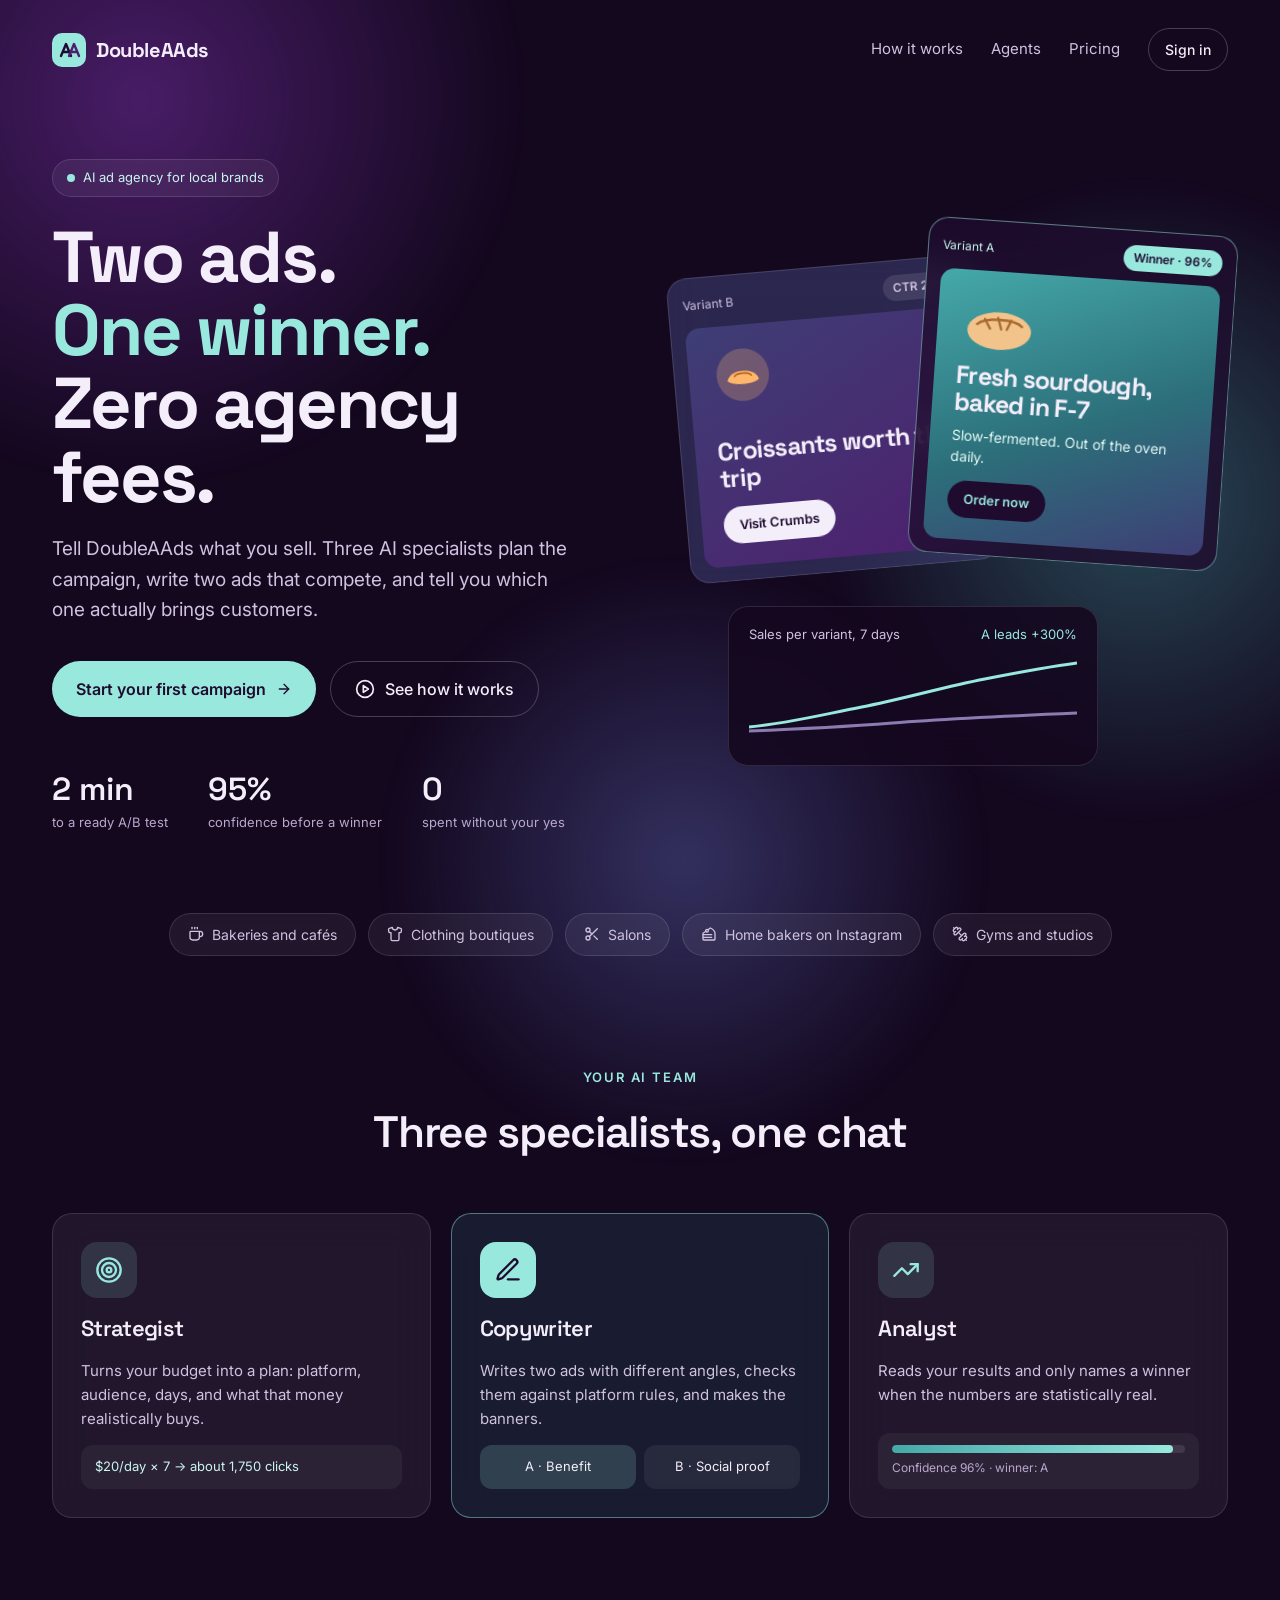
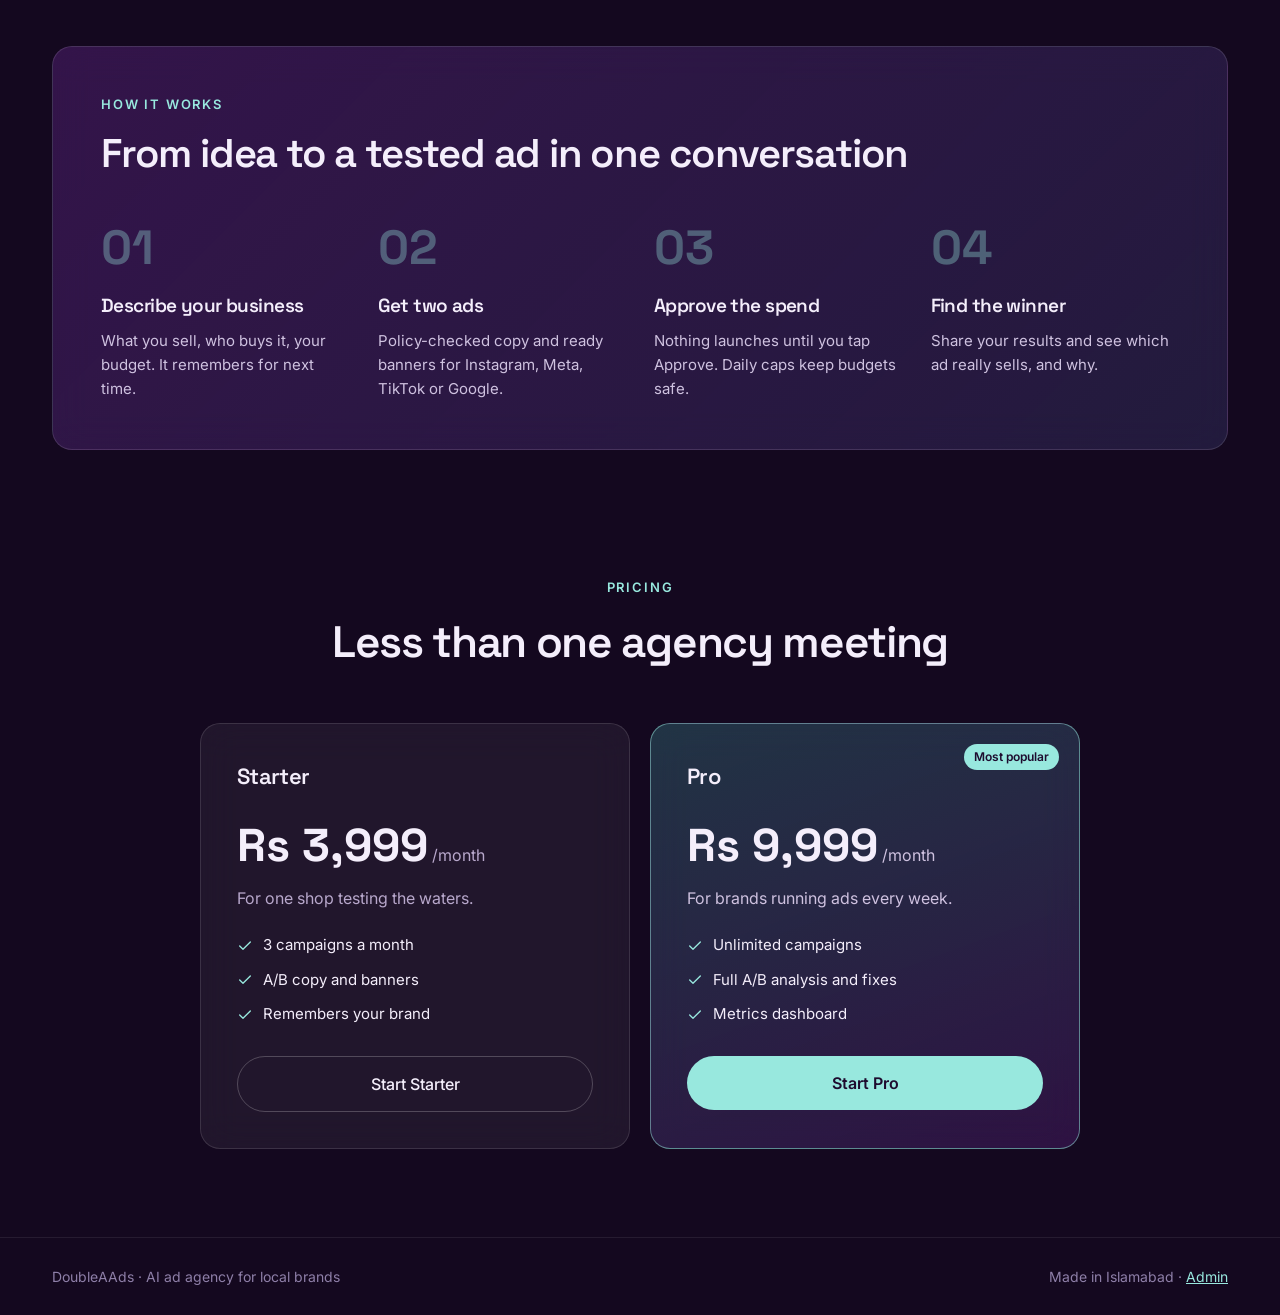
==== web/index.html @ f4ccdbb5 "Add DoubleAAds website: landing, agent workspace, metrics dashboard Static HTML/CSS/JS in web/ (no b" ====
<!doctype html>
<html lang="en">
<head>
<meta charset="utf-8">
<meta name="viewport" content="width=device-width, initial-scale=1">
<title>DoubleAAds · AI ad agency for local brands</title>
<meta name="description" content="Tell DoubleAAds what you sell. Three AI specialists plan the campaign, write two competing ads, and tell you which one actually brings customers.">
<link rel="icon" href="assets/logo.svg" type="image/svg+xml">
<link rel="preconnect" href="https://fonts.googleapis.com">
<link rel="preconnect" href="https://fonts.gstatic.com" crossorigin>
<link href="https://fonts.googleapis.com/css2?family=Inter:wght@400;500;600&family=Space+Grotesk:wght@500;600;700&display=swap" rel="stylesheet">
<link rel="stylesheet" href="assets/css/style.css">
<link rel="stylesheet" href="assets/css/landing.css">
</head>
<body>
<div class="glow glow-plum" aria-hidden="true"></div>
<div class="glow glow-teal" aria-hidden="true"></div>
<div class="glow glow-indigo" aria-hidden="true"></div>

<div class="wrap">
  <nav class="nav" aria-label="Main">
    <a href="./" class="logo"><img src="assets/logo.svg" class="logo-mark" alt=""><span class="logo-text">DoubleAAds</span></a>
    <div class="nav-links">
      <a href="#how">How it works</a>
      <a href="#agents">Agents</a>
      <a href="#pricing">Pricing</a>
      <a href="app.html" class="btn btn-ghost btn-sm">Sign in</a>
    </div>
  </nav>

  <main>
    <section class="hero">
      <div class="hero-copy">
        <span class="glass pill reveal" style="color: var(--mint-soft)"><span class="dot dot-live"></span>AI ad agency for local brands</span>
        <h1 class="reveal reveal-d1">Two ads.<br><em>One winner.</em><br>Zero agency fees.</h1>
        <p class="lead reveal reveal-d2">Tell DoubleAAds what you sell. Three AI specialists plan the campaign, write two ads that compete, and tell you which one actually brings customers.</p>
        <div class="cta-row reveal reveal-d3">
          <a href="app.html" class="btn btn-main">Start your first campaign <svg class="icon icon-sm" aria-hidden="true"><use href="assets/icons.svg#i-arrow-right"></use></svg></a>
          <a href="#how" class="btn btn-ghost"><svg class="icon" aria-hidden="true"><use href="assets/icons.svg#i-circle-play"></use></svg>See how it works</a>
        </div>
        <div class="stats reveal reveal-d3">
          <div><div class="stat-n"><span data-count="2">2</span> min</div><div class="stat-l">to a ready A/B test</div></div>
          <div><div class="stat-n"><span data-count="95">95</span>%</div><div class="stat-l">confidence before a winner</div></div>
          <div><div class="stat-n"><span data-count="0">0</span></div><div class="stat-l">spent without your yes</div></div>
        </div>
      </div>

      <div class="hero-art reveal" id="heroArt" aria-label="Example: two ad variants competing, variant A winning">
        <div class="ad ad-b glass float-slow">
          <div class="ad-top"><span>Variant B</span><span class="badge badge-soft">CTR 2.3%</span></div>
          <div class="ad-art">
            <svg width="64" height="56" viewBox="0 0 64 64" aria-hidden="true"><circle cx="32" cy="32" r="30" fill="rgba(255,184,107,0.25)"/><path d="M14 38c4-14 32-14 36 0-6 6-30 6-36 0z" fill="#FFB86B"/><path d="M22 34c2-5 18-5 20 0" stroke="#B5651D" stroke-width="2" fill="none"/></svg>
            <div><h3>Croissants worth the trip</h3><span class="ad-cta" style="background: var(--text); color: var(--bg-2)">Visit Crumbs</span></div>
          </div>
        </div>
        <div class="ad ad-a glass float">
          <div class="ad-top" style="color: var(--mint-soft)"><span>Variant A</span><span class="badge badge-mint">Winner · 96%</span></div>
          <div class="ad-art">
            <svg width="80" height="60" viewBox="0 0 80 64" aria-hidden="true"><ellipse cx="40" cy="40" rx="34" ry="20" fill="#F2C38B"/><path d="M16 34c8-8 40-8 48 0" stroke="#A86B2D" stroke-width="2.5" fill="none" stroke-linecap="round"/><path d="M24 28l6 10M38 26l4 12M52 28l-4 10" stroke="#A86B2D" stroke-width="2.5" stroke-linecap="round"/></svg>
            <div><h3>Fresh sourdough, baked in F-7</h3><p>Slow-fermented. Out of the oven daily.</p><span class="ad-cta" style="background: var(--bg-2); color: var(--mint)">Order now</span></div>
          </div>
        </div>
        <div class="chart-card glass">
          <div style="display: flex; justify-content: space-between; font-size: 13px; color: var(--text-2); margin-bottom: 12px"><span>Sales per variant, 7 days</span><span style="color: var(--mint)">A leads +300%</span></div>
          <svg width="100%" height="84" viewBox="0 0 320 84" preserveAspectRatio="none" role="img" aria-label="Variant A sales rising above variant B">
            <path class="chart-line" d="M0 74 C50 72 90 70 140 66 S230 60 320 56" stroke="#8A7BB0" stroke-width="3" fill="none" stroke-dasharray="6 6"/>
            <path class="chart-line" d="M0 70 C40 66 70 58 110 50 S190 30 230 22 S290 10 320 6" stroke="#98E8DE" stroke-width="3" fill="none"/>
          </svg>
        </div>
      </div>
    </section>

    <section class="chips reveal" aria-label="Who it's for">
      <span class="glass pill"><svg class="icon icon-sm" aria-hidden="true"><use href="assets/icons.svg#i-coffee"></use></svg>Bakeries and cafés</span>
      <span class="glass pill"><svg class="icon icon-sm" aria-hidden="true"><use href="assets/icons.svg#i-shirt"></use></svg>Clothing boutiques</span>
      <span class="glass pill"><svg class="icon icon-sm" aria-hidden="true"><use href="assets/icons.svg#i-scissors"></use></svg>Salons</span>
      <span class="glass pill"><svg class="icon icon-sm" aria-hidden="true"><use href="assets/icons.svg#i-cake-slice"></use></svg>Home bakers on Instagram</span>
      <span class="glass pill"><svg class="icon icon-sm" aria-hidden="true"><use href="assets/icons.svg#i-dumbbell"></use></svg>Gyms and studios</span>
    </section>

    <section class="block" id="agents">
      <div class="center reveal"><div class="eyebrow">Your AI team</div><h2>Three specialists, one chat</h2></div>
      <div class="agents">
        <article class="agent glass lift reveal">
          <div class="agent-ic"><svg class="icon icon-lg" aria-hidden="true"><use href="assets/icons.svg#i-target"></use></svg></div>
          <h3>Strategist</h3>
          <p>Turns your budget into a plan: platform, audience, days, and what that money realistically buys.</p>
          <div class="agent-foot">$20/day × 7 → about 1,750 clicks</div>
        </article>
        <article class="agent glass glass-hi lift reveal reveal-d1">
          <div class="agent-ic solid"><svg class="icon icon-lg" aria-hidden="true"><use href="assets/icons.svg#i-pen-line"></use></svg></div>
          <h3>Copywriter</h3>
          <p>Writes two ads with different angles, checks them against platform rules, and makes the banners.</p>
          <div style="margin-top: auto; display: flex; gap: 8px; font-size: 13px">
            <span style="flex: 1; padding: 12px; border-radius: 12px; background: rgba(152,232,222,0.18); text-align: center">A · Benefit</span>
            <span style="flex: 1; padding: 12px; border-radius: 12px; background: rgba(255,255,255,0.06); text-align: center">B · Social proof</span>
          </div>
        </article>
        <article class="agent glass lift reveal reveal-d2">
          <div class="agent-ic"><svg class="icon icon-lg" aria-hidden="true"><use href="assets/icons.svg#i-trending-up"></use></svg></div>
          <h3>Analyst</h3>
          <p>Reads your results and only names a winner when the numbers are statistically real.</p>
          <div class="agent-foot"><div class="meter"><div class="grow-x" style="width: 96%"></div></div><div style="font-size: 12px; color: var(--text-3); margin-top: 6px">Confidence 96% · winner: A</div></div>
        </article>
      </div>
    </section>

    <section class="block" id="how">
      <div class="steps glass reveal">
        <div class="steps-head"><div class="eyebrow">How it works</div><h2>From idea to a tested ad in one conversation</h2></div>
        <div class="step"><div class="step-n">01</div><h3>Describe your business</h3><p>What you sell, who buys it, your budget. It remembers for next time.</p></div>
        <div class="step"><div class="step-n">02</div><h3>Get two ads</h3><p>Policy-checked copy and ready banners for Instagram, Meta, TikTok or Google.</p></div>
        <div class="step"><div class="step-n">03</div><h3>Approve the spend</h3><p>Nothing launches until you tap Approve. Daily caps keep budgets safe.</p></div>
        <div class="step"><div class="step-n">04</div><h3>Find the winner</h3><p>Share your results and see which ad really sells, and why.</p></div>
      </div>
    </section>

    <section class="block" id="pricing">
      <div class="center reveal"><div class="eyebrow">Pricing</div><h2>Less than one agency meeting</h2></div>
      <div class="plans">
        <div class="plan glass lift reveal">
          <h3>Starter</h3>
          <div class="price"><b>Rs 3,999</b><span class="muted"> /month</span></div>
          <p class="muted" style="margin: 0 0 24px">For one shop testing the waters.</p>
          <ul>
            <li><svg class="icon icon-sm" aria-hidden="true"><use href="assets/icons.svg#i-check"></use></svg>3 campaigns a month</li>
            <li><svg class="icon icon-sm" aria-hidden="true"><use href="assets/icons.svg#i-check"></use></svg>A/B copy and banners</li>
            <li><svg class="icon icon-sm" aria-hidden="true"><use href="assets/icons.svg#i-check"></use></svg>Remembers your brand</li>
          </ul>
          <a href="app.html" class="btn btn-ghost">Start Starter</a>
        </div>
        <div class="plan plan-pro glass lift reveal reveal-d1">
          <span class="badge badge-mint">Most popular</span>
          <h3>Pro</h3>
          <div class="price"><b>Rs 9,999</b><span style="color: var(--text-2)"> /month</span></div>
          <p style="margin: 0 0 24px; color: var(--text-2)">For brands running ads every week.</p>
          <ul>
            <li><svg class="icon icon-sm" aria-hidden="true"><use href="assets/icons.svg#i-check"></use></svg>Unlimited campaigns</li>
            <li><svg class="icon icon-sm" aria-hidden="true"><use href="assets/icons.svg#i-check"></use></svg>Full A/B analysis and fixes</li>
            <li><svg class="icon icon-sm" aria-hidden="true"><use href="assets/icons.svg#i-check"></use></svg>Metrics dashboard</li>
          </ul>
          <a href="app.html" class="btn btn-main">Start Pro</a>
        </div>
      </div>
    </section>
  </main>
</div>

<footer><div class="wrap"><span>DoubleAAds · AI ad agency for local brands</span><span>Made in Islamabad · <a href="dashboard.html">Admin</a></span></div></footer>

<script src="assets/js/common.js"></script>
<script>
  // Hero: the two ad cards trade places every few seconds, like a live A/B test
  (() => {
    const art = document.getElementById("heroArt");
    if (!matchMedia("(prefers-reduced-motion: reduce)").matches) setInterval(() => art.classList.toggle("swap"), 4200);
    document.querySelectorAll("[data-count]").forEach((el) => DAA.countUp(el, Number(el.dataset.count), { ms: 1400 }));
  })();
</script>
</body>
</html>
---- web/assets/css/style.css ----
/* DoubleAAds design system: deep purple ground, teal/mint accents, warm amber for "needs attention". */
:root {
  --bg: #14081f;
  --bg-2: #1e0b2e;
  --plum: #4e1f6e;
  --indigo: #3e3e75;
  --teal: #45a9a9;
  --mint: #98e8de;
  --mint-soft: #c9f5ef;
  --amber: #ffb86b;
  --text: #f4eefb;
  --text-2: #cfc2e0;
  --text-3: #b8a8cc;
  --text-4: #8e7fa8;
  --glass: rgba(255, 255, 255, 0.06);
  --glass-line: rgba(255, 255, 255, 0.12);
  --radius: 20px;
  --font: "Inter", system-ui, -apple-system, "Segoe UI", sans-serif;
  --display: "Space Grotesk", var(--font);
  --ease: cubic-bezier(0.22, 1, 0.36, 1);
}

* { box-sizing: border-box; }
[hidden] { display: none !important; }
html { scroll-behavior: smooth; }
body { margin: 0; background: var(--bg); color: var(--text); font-family: var(--font); line-height: 1.5;
  -webkit-font-smoothing: antialiased; overflow-x: hidden; }
h1, h2, h3, .display { font-family: var(--display); letter-spacing: -0.03em; margin: 0; }
a { color: var(--mint); }
a:hover { color: var(--mint-soft); }
button, input { font: inherit; color: inherit; }
img { max-width: 100%; display: block; }
:focus-visible { outline: 2px solid var(--mint); outline-offset: 3px; border-radius: 8px; }
.sr-only { position: absolute; width: 1px; height: 1px; padding: 0; margin: -1px; overflow: hidden; clip: rect(0, 0, 0, 0); border: 0; }

.icon { width: 20px; height: 20px; flex: none; display: inline-block; vertical-align: middle; }
.icon-sm { width: 16px; height: 16px; }
.icon-lg { width: 28px; height: 28px; }

/* ── background glows (slowly drifting) ── */
.glow { position: fixed; border-radius: 50%; pointer-events: none; z-index: 0; filter: blur(10px);
  animation: drift 22s ease-in-out infinite alternate; }
.glow-plum { width: 760px; height: 760px; left: -240px; top: -280px;
  background: radial-gradient(circle, rgba(78, 31, 110, 0.9), rgba(78, 31, 110, 0) 70%); }
.glow-teal { width: 640px; height: 640px; right: -180px; top: 20vh;
  background: radial-gradient(circle, rgba(69, 169, 169, 0.4), rgba(69, 169, 169, 0) 70%); animation-delay: -8s; }
.glow-indigo { width: 600px; height: 600px; left: 30%; bottom: -260px;
  background: radial-gradient(circle, rgba(62, 62, 117, 0.75), rgba(62, 62, 117, 0) 70%); animation-delay: -14s; }
@keyframes drift { from { transform: translate(0, 0) scale(1); } to { transform: translate(60px, 40px) scale(1.08); } }

/* ── building blocks ── */
.glass { background: var(--glass); border: 1px solid var(--glass-line); border-radius: var(--radius);
  backdrop-filter: blur(18px); -webkit-backdrop-filter: blur(18px); }
.glass-hi { border-color: rgba(152, 232, 222, 0.45); background: rgba(69, 169, 169, 0.12); }
.glass-warn { border-color: rgba(255, 184, 107, 0.5); background: rgba(255, 184, 107, 0.08); }
.wrap { position: relative; z-index: 1; max-width: 1240px; margin: 0 auto; padding: 0 32px; }
.eyebrow { font-size: 13px; letter-spacing: 0.14em; color: var(--mint); font-weight: 600; text-transform: uppercase; }
.muted { color: var(--text-3); }
.pill { display: inline-flex; align-items: center; gap: 8px; padding: 8px 14px; border-radius: 999px; font-size: 13px; }
.dot { width: 8px; height: 8px; border-radius: 50%; background: var(--mint); flex: none; }
.dot-live { animation: pulse 2s ease-in-out infinite; }
@keyframes pulse { 0%, 100% { box-shadow: 0 0 0 0 rgba(152, 232, 222, 0.6); } 50% { box-shadow: 0 0 0 6px rgba(152, 232, 222, 0); } }

.btn { display: inline-flex; align-items: center; justify-content: center; gap: 10px; padding: 15px 24px;
  border-radius: 999px; font-weight: 600; font-size: 16px; text-decoration: none; border: 0; cursor: pointer;
  transition: transform 0.25s var(--ease), box-shadow 0.25s var(--ease), background 0.2s; }
.btn:hover { transform: translateY(-2px); }
.btn-main { background: var(--mint); color: var(--bg-2); }
.btn-main:hover { color: var(--bg-2); box-shadow: 0 10px 30px -8px rgba(152, 232, 222, 0.6); }
.btn-ghost { background: transparent; color: var(--text); border: 1px solid rgba(255, 255, 255, 0.22); font-weight: 500; }
.btn-ghost:hover { color: var(--text); background: rgba(255, 255, 255, 0.06); }
.btn-warn { background: var(--amber); color: #2a1200; }
.btn-warn:hover { color: #2a1200; box-shadow: 0 10px 30px -8px rgba(255, 184, 107, 0.6); }
.btn-sm { padding: 10px 16px; font-size: 14px; }
.btn[disabled] { opacity: 0.55; cursor: wait; transform: none; }

.logo { display: inline-flex; align-items: center; gap: 10px; color: var(--text); text-decoration: none; }
.logo:hover { color: var(--text); }
.logo-mark { width: 34px; height: 34px; flex: none; }
.logo-text { font-family: var(--display); font-size: 20px; font-weight: 700; letter-spacing: -0.02em; }

.badge { display: inline-block; padding: 4px 10px; border-radius: 999px; font-size: 12px; font-weight: 600; }
.badge-mint { background: var(--mint); color: var(--bg-2); }
.badge-amber { background: rgba(255, 184, 107, 0.18); color: var(--amber); }
.badge-soft { background: rgba(255, 255, 255, 0.1); color: var(--text-2); }

.field { width: 100%; padding: 14px 18px; border-radius: 14px; border: 1px solid var(--glass-line);
  background: rgba(255, 255, 255, 0.05); color: var(--text); outline: none; transition: border-color 0.2s; }
.field:focus { border-color: var(--mint); }
.field::placeholder { color: var(--text-4); }
.error { color: #ffb4b4; font-size: 14px; min-height: 20px; }

/* ── motion: reveal on scroll, float, shimmer, count-up ── */
.reveal { opacity: 0; transform: translateY(28px); transition: opacity 0.8s var(--ease), transform 0.8s var(--ease); }
.reveal.in { opacity: 1; transform: none; }
.reveal-d1 { transition-delay: 0.08s; } .reveal-d2 { transition-delay: 0.16s; } .reveal-d3 { transition-delay: 0.24s; }

.float { animation: float 6s ease-in-out infinite; }
.float-slow { animation: float 8s ease-in-out infinite; animation-delay: -3s; }
@keyframes float { 0%, 100% { translate: 0 0; } 50% { translate: 0 -14px; } }

.lift { transition: transform 0.35s var(--ease), border-color 0.35s, background 0.35s; }
.lift:hover { transform: translateY(-6px); border-color: rgba(152, 232, 222, 0.4); }

.shimmer { background: linear-gradient(90deg, var(--text-3) 0%, var(--mint) 50%, var(--text-3) 100%);
  background-size: 200% 100%; -webkit-background-clip: text; background-clip: text; color: transparent;
  animation: shimmer 1.6s linear infinite; }
@keyframes shimmer { from { background-position: 200% 0; } to { background-position: -200% 0; } }

.typing { display: inline-flex; gap: 4px; }
.typing span { width: 7px; height: 7px; border-radius: 50%; background: var(--mint); animation: bounce 1.2s infinite; }
.typing span:nth-child(2) { animation-delay: 0.15s; background: var(--teal); }
.typing span:nth-child(3) { animation-delay: 0.3s; background: var(--indigo); }
@keyframes bounce { 0%, 60%, 100% { transform: translateY(0); } 30% { transform: translateY(-6px); } }

.slide-in { animation: slideIn 0.5s var(--ease) both; }
@keyframes slideIn { from { opacity: 0; transform: translateY(12px); } to { opacity: 1; transform: none; } }

.grow-bar { transform-box: fill-box; transform-origin: bottom; animation: grow 0.9s var(--ease) both; }
@keyframes grow { from { transform: scaleY(0); } to { transform: scaleY(1); } }
.grow-x { transform-origin: left; animation: growX 1s var(--ease) both; }
@keyframes growX { from { transform: scaleX(0); } to { transform: scaleX(1); } }

@media (prefers-reduced-motion: reduce) {
  *, *::before, *::after { animation-duration: 0.01ms !important; animation-iteration-count: 1 !important;
    transition-duration: 0.01ms !important; scroll-behavior: auto !important; }
  .reveal { opacity: 1; transform: none; }
}
---- web/assets/css/landing.css ----
.nav { display: flex; align-items: center; justify-content: space-between; flex-wrap: wrap; gap: 16px; padding: 28px 0 0; }
.nav-links { display: flex; align-items: center; gap: 28px; flex-wrap: wrap; font-size: 15px; }
.nav-links a:not(.btn) { color: var(--text-2); text-decoration: none; transition: color 0.2s; }
.nav-links a:not(.btn):hover { color: var(--mint); }

.hero { display: flex; flex-wrap: wrap; align-items: center; gap: 56px; padding: 88px 0 72px; }
.hero-copy { flex: 1 1 480px; min-width: 0; }
.hero h1 { font-size: clamp(44px, 6vw, 72px); line-height: 1.02; font-weight: 700; margin: 24px 0 20px; }
.hero h1 em { font-style: normal; color: var(--mint); }
.hero p.lead { font-size: 19px; line-height: 1.6; color: var(--text-2); margin: 0 0 36px; max-width: 520px; }
.cta-row { display: flex; gap: 14px; flex-wrap: wrap; }
.stats { display: flex; gap: 40px; margin-top: 48px; flex-wrap: wrap; }
.stat-n { font-family: var(--display); font-size: 32px; font-weight: 600; }
.stat-l { font-size: 13px; color: var(--text-3); }

.hero-art { flex: 1 1 460px; min-width: 0; position: relative; height: 540px; }
.ad { position: absolute; width: 310px; padding: 14px; transition: transform 0.9s var(--ease), z-index 0s 0.45s, opacity 0.9s; }
.ad-top { display: flex; justify-content: space-between; align-items: center; font-size: 12px; margin-bottom: 10px; color: var(--text-2); }
.ad-art { border-radius: 14px; padding: 22px; display: flex; flex-direction: column; justify-content: space-between; height: 270px; }
.ad-art h3 { font-size: 25px; font-weight: 700; line-height: 1.1; }
.ad-art p { font-size: 14px; margin: 8px 0 0; color: #e6fbf8; }
.ad-cta { display: inline-block; margin-top: 14px; padding: 9px 16px; border-radius: 999px; font-size: 13px; font-weight: 600; }
.ad-a { right: 0; top: 0; transform: rotate(4deg); z-index: 2; background: rgba(30, 11, 46, 0.78); border-color: rgba(152, 232, 222, 0.5); }
.ad-a .ad-art { background: linear-gradient(160deg, #45a9a9 0%, #2c6f7a 55%, #3e3e75 100%); }
.ad-b { left: 0; top: 40px; transform: rotate(-5deg); z-index: 1; background: rgba(62, 62, 117, 0.55); }
.ad-b .ad-art { background: linear-gradient(150deg, #3e3e75 0%, #4e1f6e 100%); height: 240px; }
.hero-art.swap .ad-a { transform: rotate(-3deg) translate(-40px, 30px) scale(0.94); z-index: 1; }
.hero-art.swap .ad-b { transform: rotate(5deg) translate(40px, -20px) scale(1.04); z-index: 2; }
.chart-card { position: absolute; left: 50px; bottom: 0; width: 370px; padding: 18px 20px; z-index: 3; background: rgba(20, 8, 31, 0.86); }
.chart-line { stroke-dasharray: 600; stroke-dashoffset: 600; animation: draw 2.2s var(--ease) 0.4s forwards; }
@keyframes draw { to { stroke-dashoffset: 0; } }

.chips { display: flex; flex-wrap: wrap; gap: 12px; justify-content: center; padding: 8px 0 72px; }
.chips .pill { padding: 10px 18px; font-size: 14px; color: var(--text-2); }

section.block { padding: 40px 0 88px; }
.center { text-align: center; margin-bottom: 48px; }
.center h2 { font-size: clamp(32px, 4vw, 44px); font-weight: 600; margin-top: 12px; }

.agents { display: grid; grid-template-columns: repeat(3, minmax(0, 1fr)); gap: 20px; }
.agent { padding: 28px; display: flex; flex-direction: column; gap: 14px; }
.agent h3 { font-size: 22px; font-weight: 600; }
.agent p { margin: 0; color: var(--text-2); line-height: 1.6; font-size: 15px; }
.agent-ic { width: 56px; height: 56px; border-radius: 16px; background: rgba(152, 232, 222, 0.14); color: var(--mint);
  display: flex; align-items: center; justify-content: center; }
.agent-ic.solid { background: var(--mint); color: var(--bg-2); }
.agent-foot { margin-top: auto; padding: 12px 14px; border-radius: 12px; background: rgba(255, 255, 255, 0.05); font-size: 13px; color: var(--mint-soft); }
.meter { height: 8px; border-radius: 999px; background: rgba(255, 255, 255, 0.1); overflow: hidden; }
.meter > div { height: 100%; background: linear-gradient(90deg, var(--teal), var(--mint)); border-radius: 999px; }

.steps { padding: 48px; display: grid; grid-template-columns: repeat(4, minmax(0, 1fr)); gap: 28px;
  background: linear-gradient(135deg, rgba(78, 31, 110, 0.55), rgba(62, 62, 117, 0.35)); }
.steps-head { grid-column: 1 / -1; }
.steps-head h2 { font-size: clamp(28px, 3.4vw, 40px); font-weight: 600; margin-top: 10px; }
.step-n { font-family: var(--display); font-size: 48px; font-weight: 700; color: rgba(152, 232, 222, 0.35); }
.step h3 { font-size: 19px; margin: 8px 0; font-weight: 600; }
.step p { margin: 0; color: var(--text-2); font-size: 15px; line-height: 1.6; }

.plans { display: grid; grid-template-columns: repeat(2, minmax(0, 1fr)); gap: 20px; max-width: 880px; margin: 0 auto; }
.plan { padding: 36px; position: relative; }
.plan h3 { font-size: 22px; font-weight: 600; }
.price { margin: 18px 0 6px; }
.price b { font-family: var(--display); font-size: 46px; font-weight: 700; }
.plan ul { list-style: none; padding: 0; margin: 0 0 30px; display: flex; flex-direction: column; gap: 12px; font-size: 15px; }
.plan li { display: flex; gap: 10px; align-items: center; }
.plan li .icon { color: var(--mint); }
.plan .btn { width: 100%; }
.plan-pro { background: linear-gradient(160deg, rgba(69, 169, 169, 0.28), rgba(78, 31, 110, 0.45)); border-color: rgba(152, 232, 222, 0.5); }
.plan-pro .badge { position: absolute; top: 20px; right: 20px; }

footer { position: relative; z-index: 1; border-top: 1px solid rgba(255, 255, 255, 0.08); }
footer .wrap { display: flex; justify-content: space-between; flex-wrap: wrap; gap: 12px; padding-top: 28px; padding-bottom: 28px;
  font-size: 14px; color: var(--text-4); }

@media (max-width: 900px) {
  .agents, .plans { grid-template-columns: 1fr; }
  .steps { grid-template-columns: repeat(2, minmax(0, 1fr)); padding: 32px; }
  .hero { padding-top: 56px; }
}
@media (max-width: 560px) {
  .wrap { padding: 0 16px; }
  .steps { grid-template-columns: 1fr; }
  .hero-art { height: 500px; }
  .ad { width: 250px; }
  .ad-art { height: 230px; }
  .chart-card { left: 0; width: 100%; }
  .nav-links { gap: 16px; }
  .nav-links a:not(.btn) { display: none; }
}
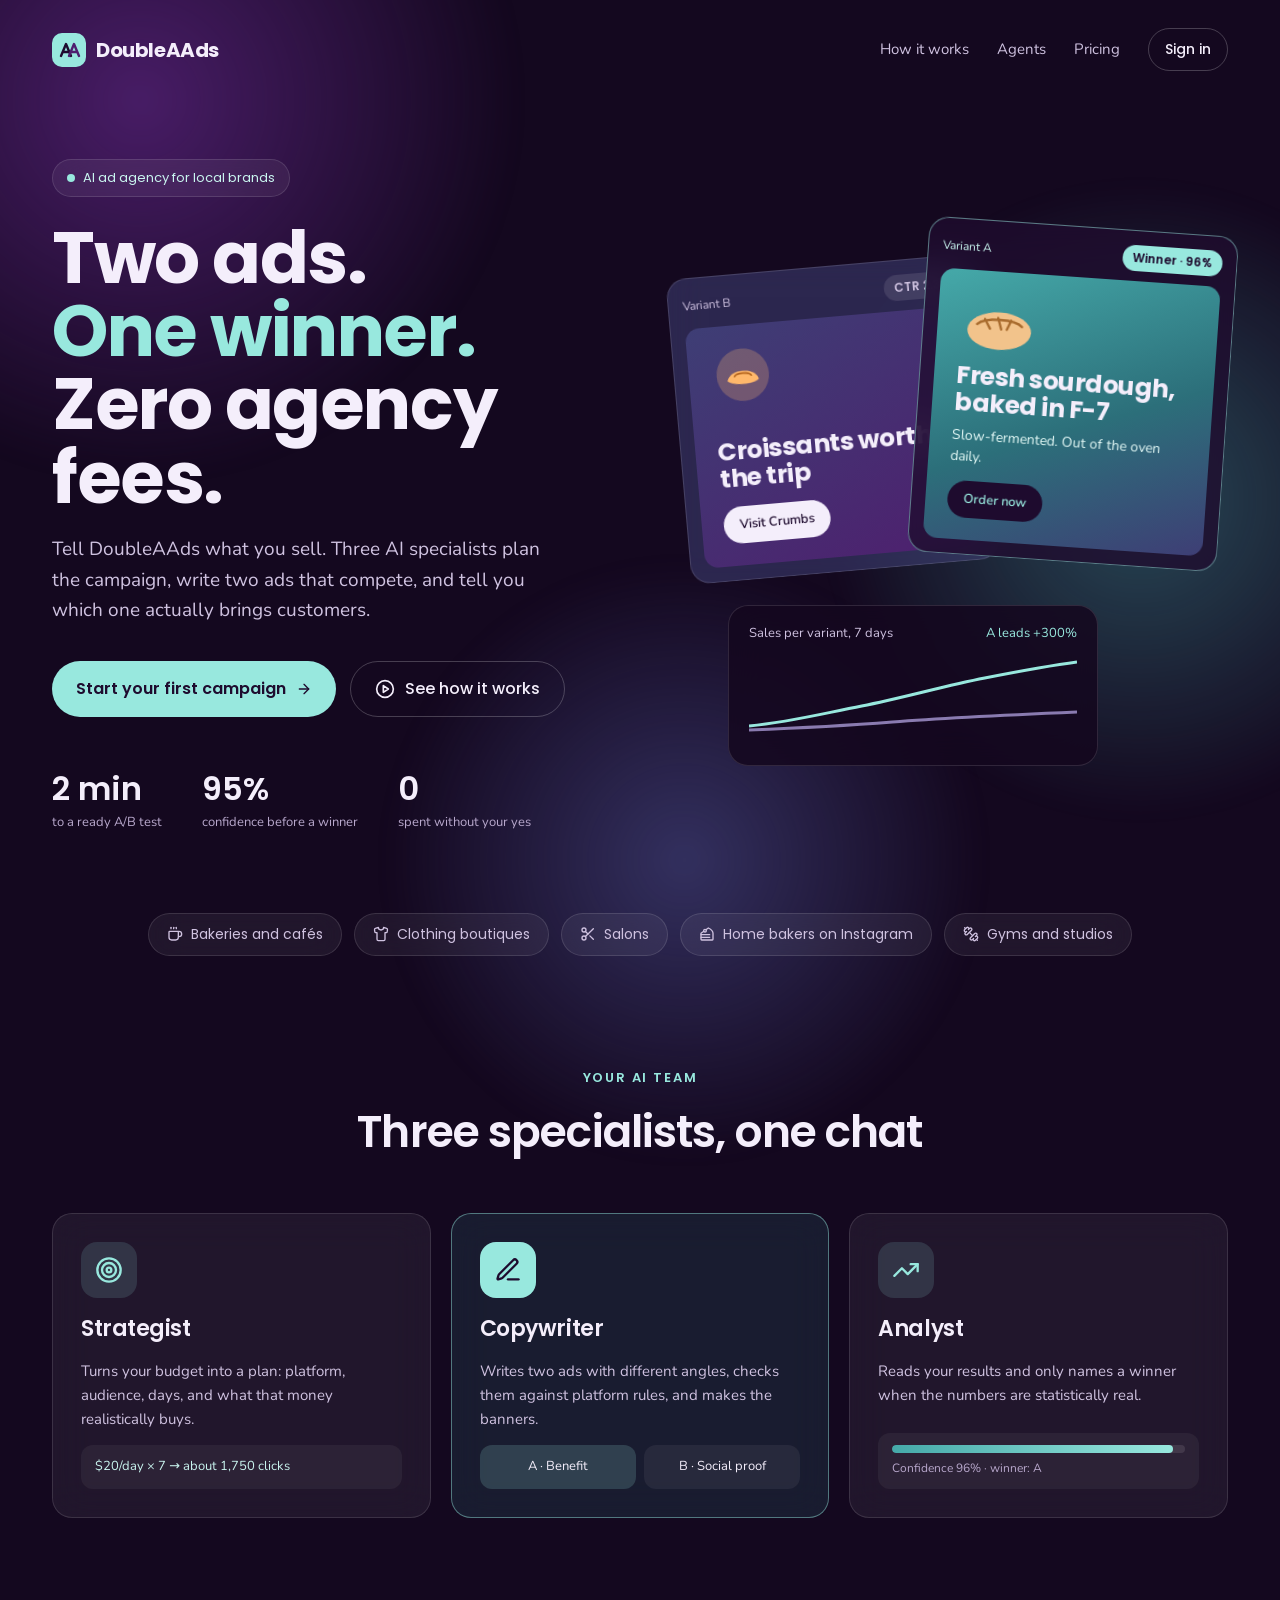
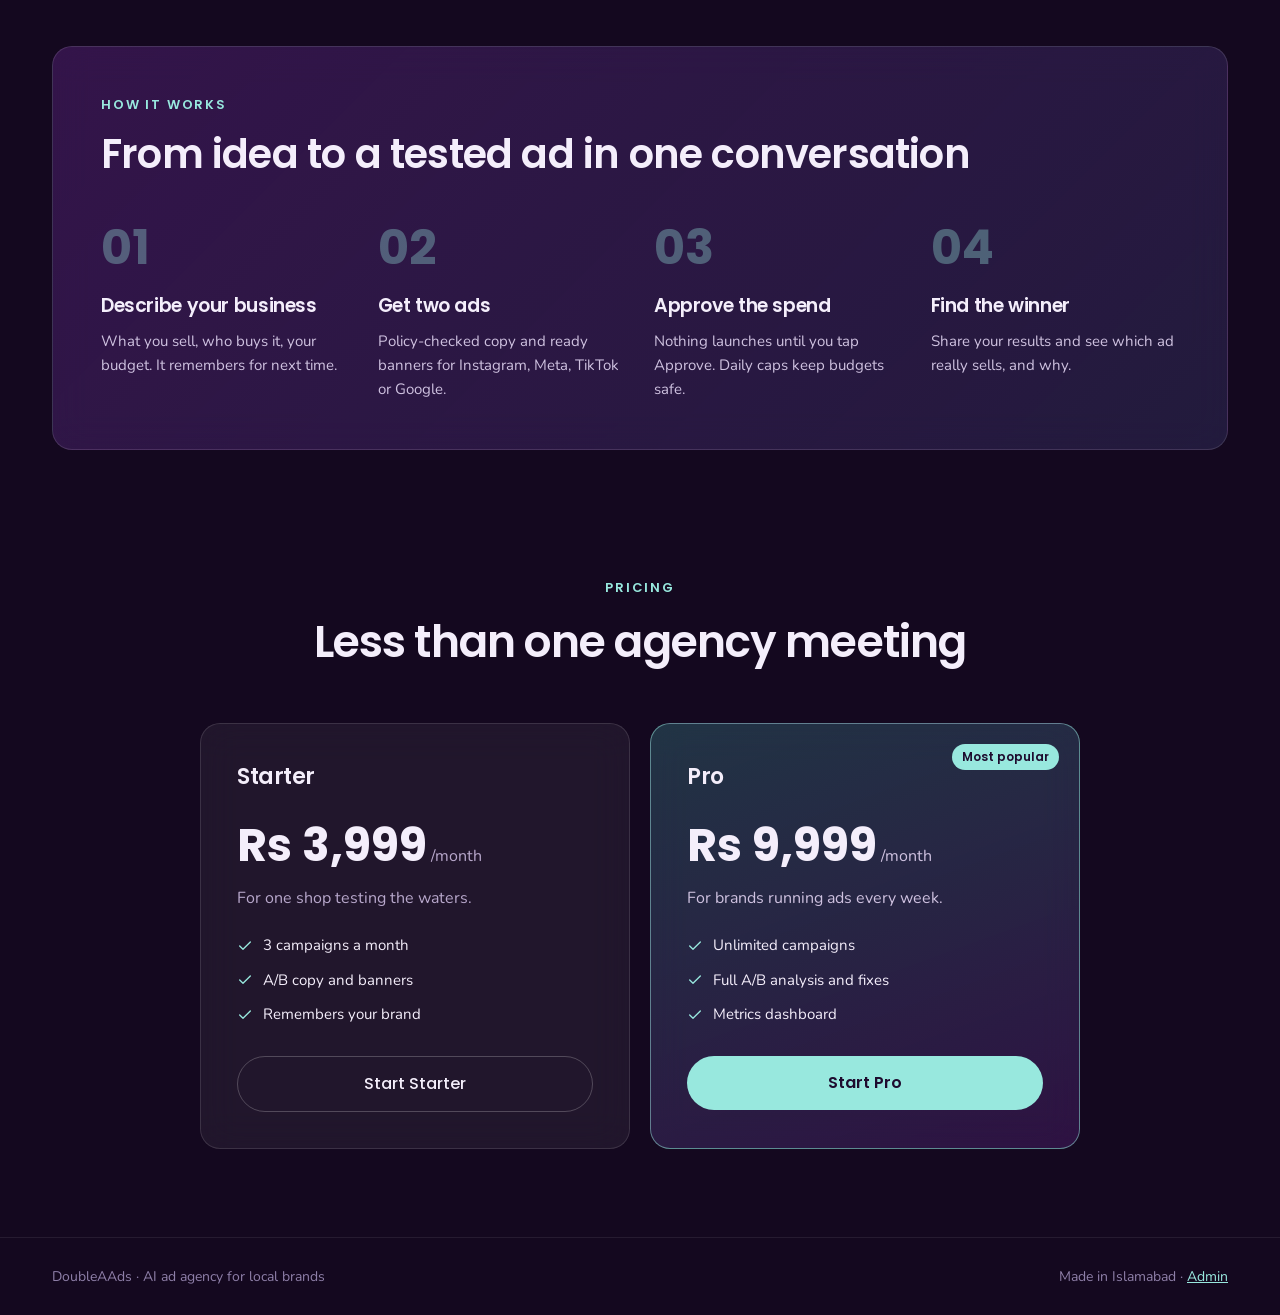
==== commit 2df47924: "Add accounts, fonts and composer polish; demo GIF and live benchmark Username/password signup and lo" ====
--- a/web/index.html
+++ b/web/index.html
@@ -8,7 +8,7 @@
 <link rel="icon" href="assets/logo.svg" type="image/svg+xml">
 <link rel="preconnect" href="https://fonts.googleapis.com">
 <link rel="preconnect" href="https://fonts.gstatic.com" crossorigin>
-<link href="https://fonts.googleapis.com/css2?family=Inter:wght@400;500;600&family=Space+Grotesk:wght@500;600;700&display=swap" rel="stylesheet">
+<link href="https://fonts.googleapis.com/css2?family=Nunito:wght@300;400;500;600;700;800&family=Poppins:wght@300;400;500;600;700&display=swap" rel="stylesheet">
 <link rel="stylesheet" href="assets/css/style.css">
 <link rel="stylesheet" href="assets/css/landing.css">
 </head>
--- a/web/assets/css/style.css
+++ b/web/assets/css/style.css
@@ -15,8 +15,8 @@
   --glass: rgba(255, 255, 255, 0.06);
   --glass-line: rgba(255, 255, 255, 0.12);
   --radius: 20px;
-  --font: "Inter", system-ui, -apple-system, "Segoe UI", sans-serif;
-  --display: "Space Grotesk", var(--font);
+  --font: "Nunito", system-ui, -apple-system, "Segoe UI", sans-serif;
+  --display: "Poppins", var(--font);
   --ease: cubic-bezier(0.22, 1, 0.36, 1);
 }
 
@@ -25,7 +25,8 @@
 html { scroll-behavior: smooth; }
 body { margin: 0; background: var(--bg); color: var(--text); font-family: var(--font); line-height: 1.5;
   -webkit-font-smoothing: antialiased; overflow-x: hidden; }
-h1, h2, h3, .display { font-family: var(--display); letter-spacing: -0.03em; margin: 0; }
+h1, h2, h3, .display { font-family: var(--display); letter-spacing: -0.02em; margin: 0; }
+.btn, .badge, .pill, .eyebrow, .logo-text { font-family: var(--display); }
 a { color: var(--mint); }
 a:hover { color: var(--mint-soft); }
 button, input { font: inherit; color: inherit; }
